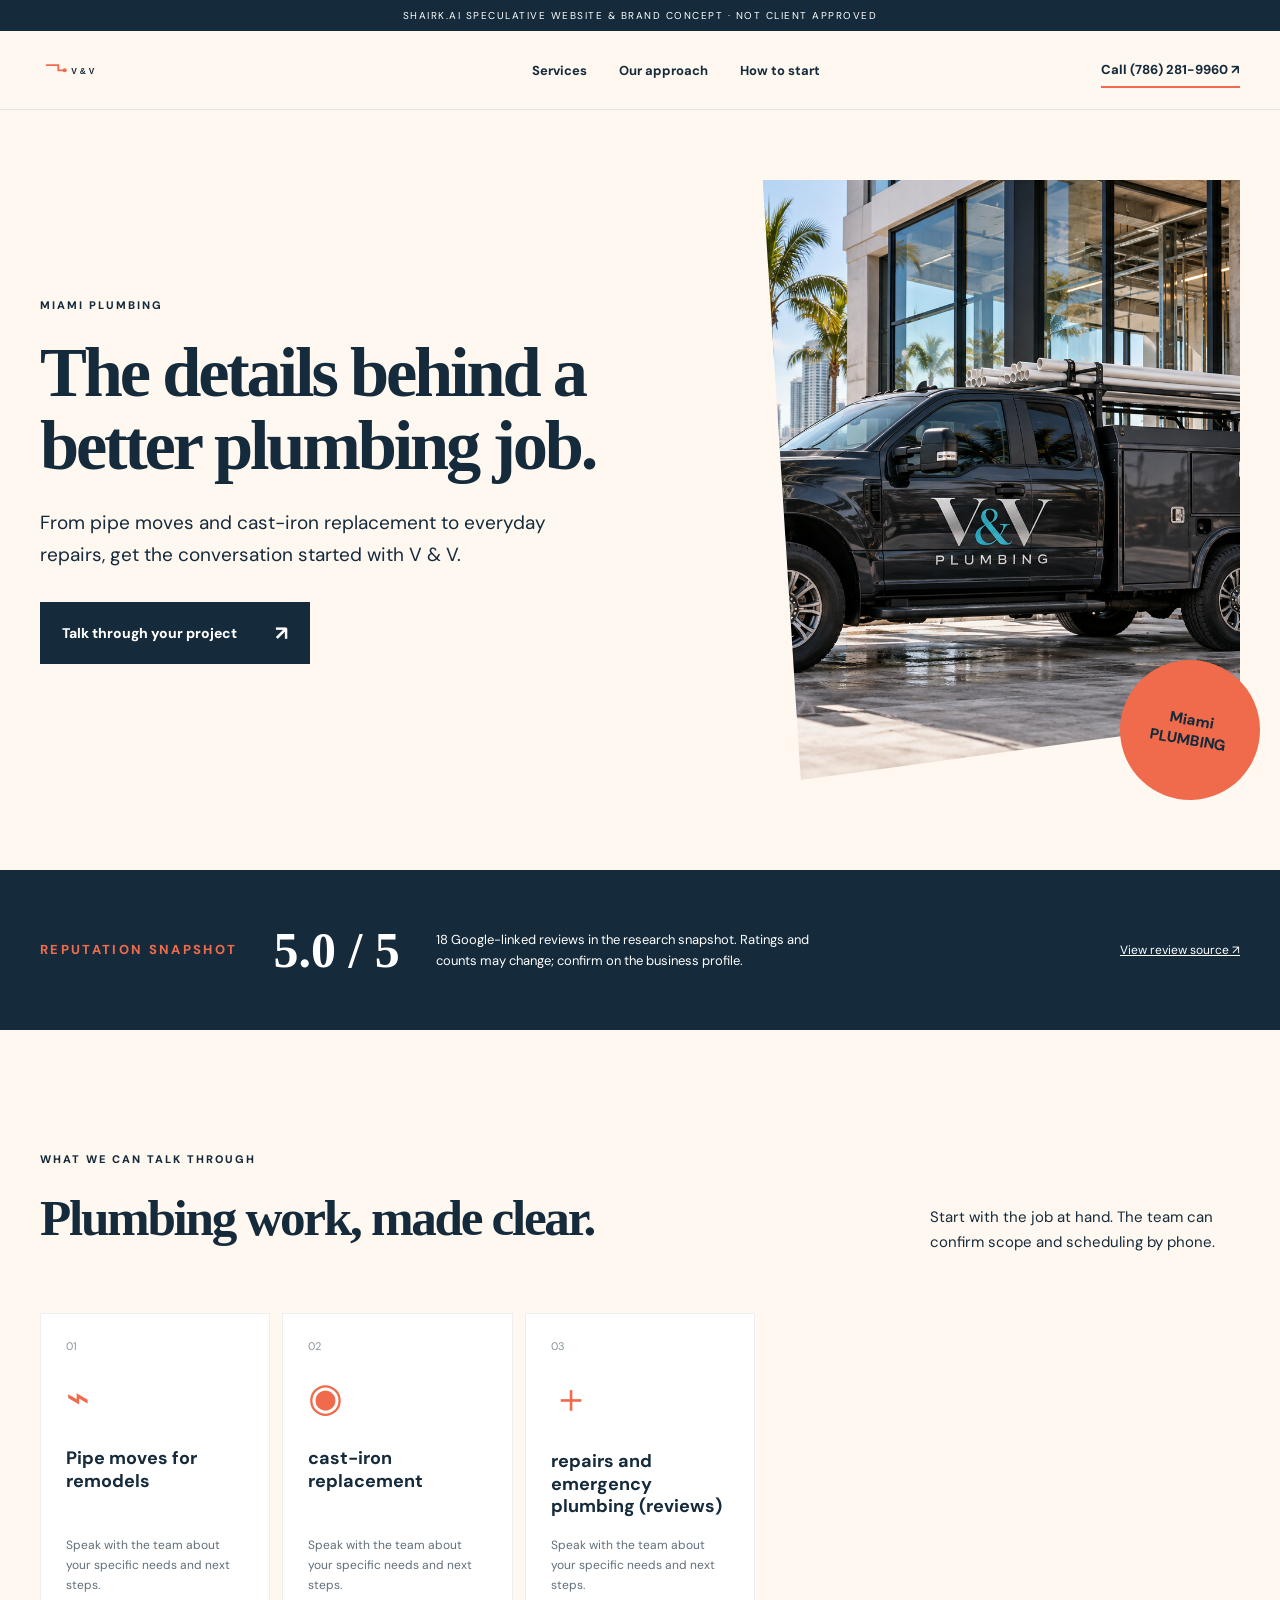
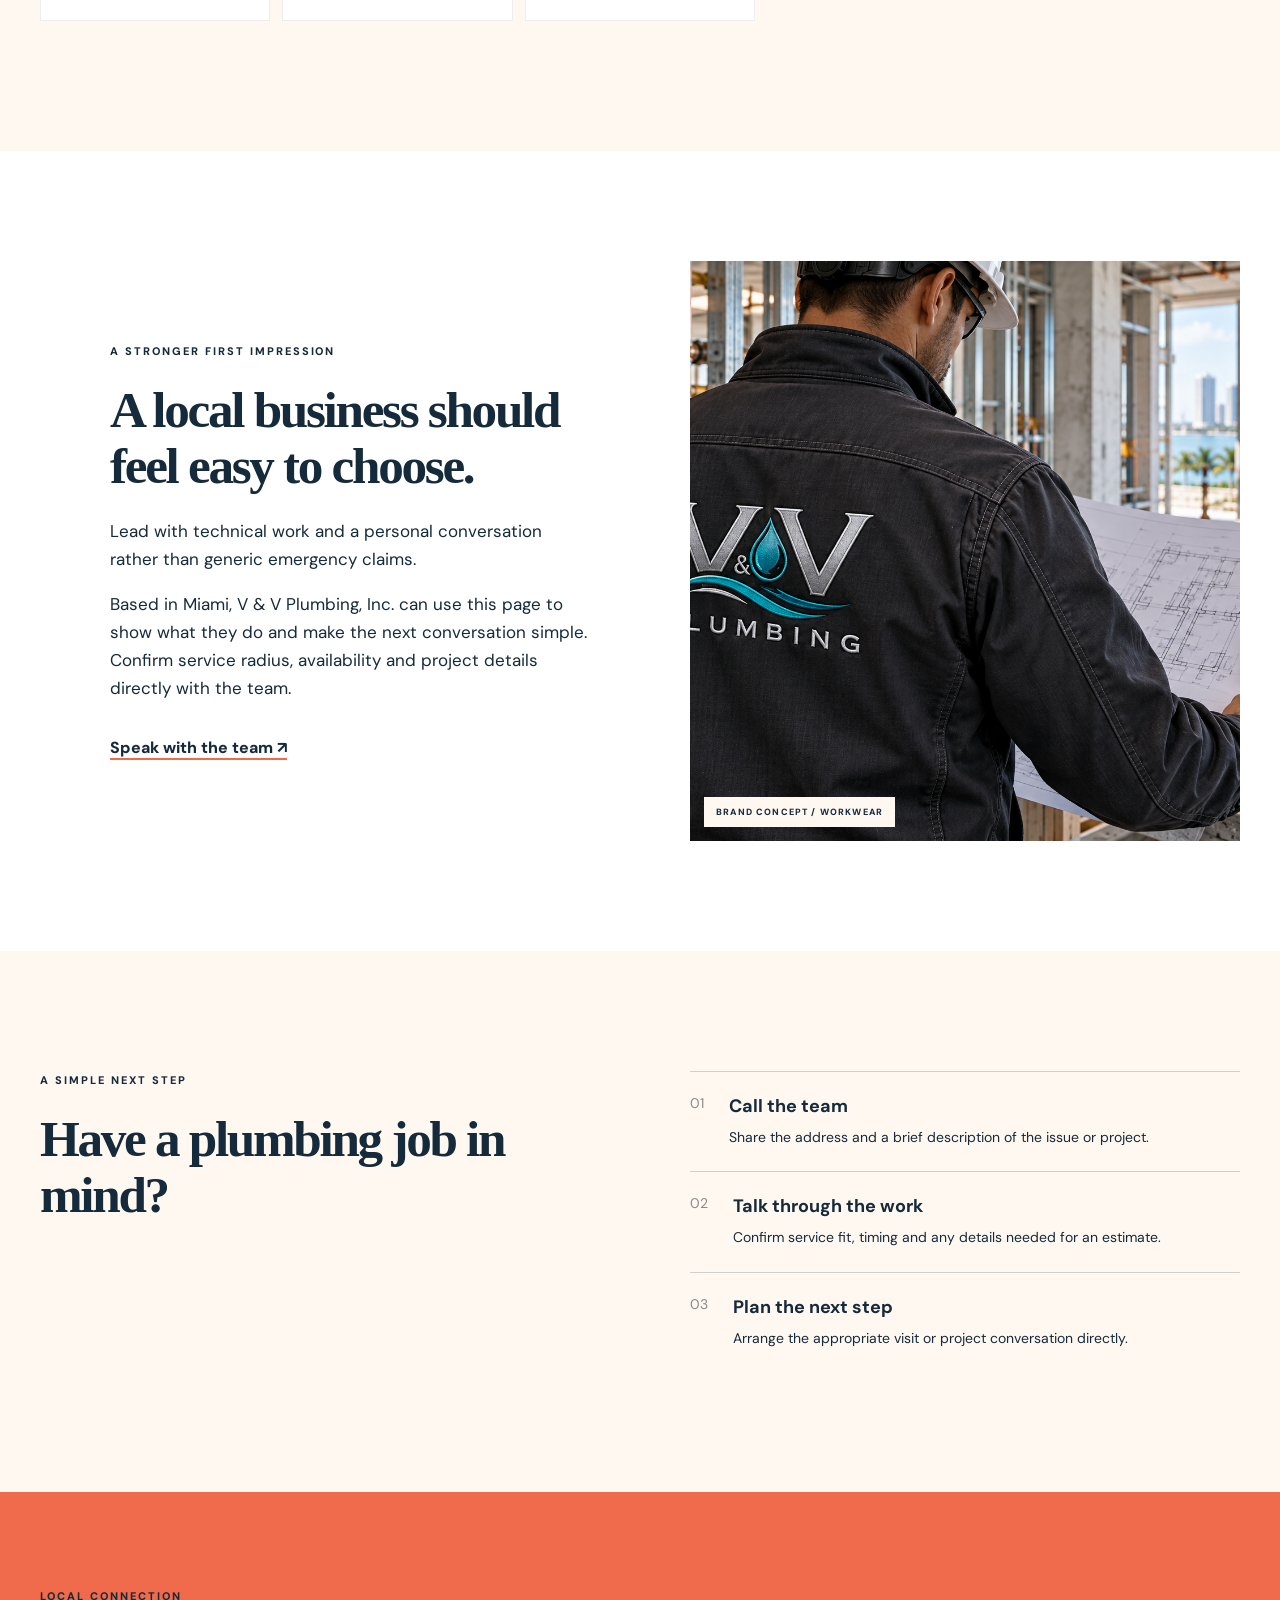
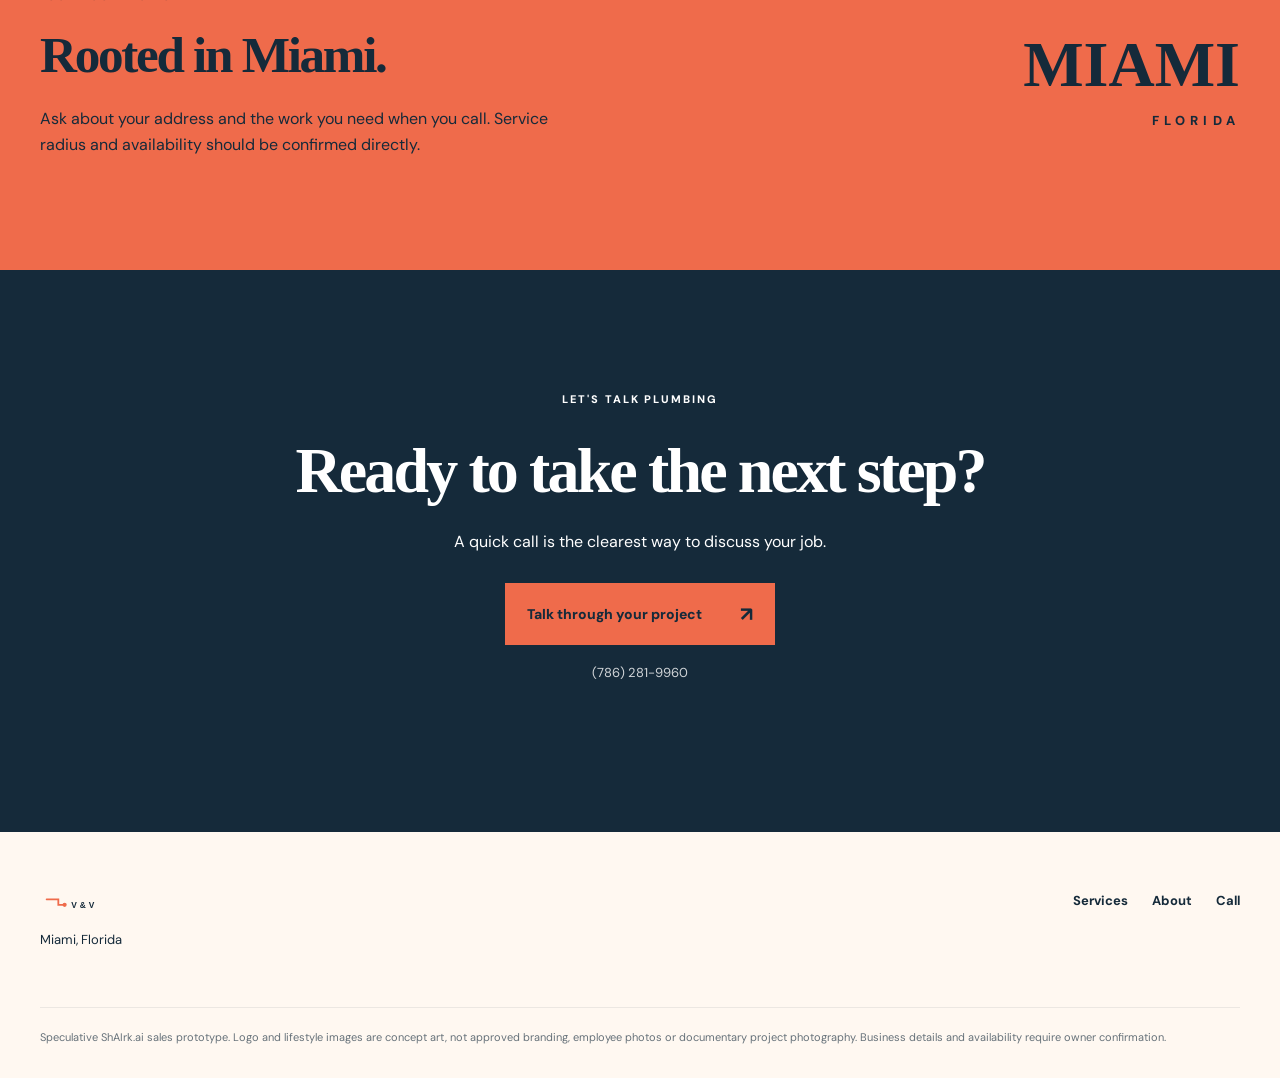
==== index.html @ b305efa0 "Build speculative landing page prototype" ====
<!doctype html><html lang="en"><head><meta charset="utf-8"><meta name="viewport" content="width=device-width,initial-scale=1"><meta name="theme-color" content="#152a3a"><meta name="description" content="Concept landing page for V &amp; V Plumbing, Inc.: explore plumbing services and call (786) 281-9960."><title>V &amp; V Plumbing, Inc. | Plumbing in Miami</title><link rel="icon" href="assets/favicon.svg" type="image/svg+xml"><link rel="stylesheet" href="styles.css"></head>
    <body class="style-2"><div class="concept-ribbon">SHAIRK.AI SPECULATIVE WEBSITE & BRAND CONCEPT · NOT CLIENT APPROVED</div><header class="site-header"><div class="wrap nav"><a class="brand" href="#top" aria-label="V &amp; V Plumbing, Inc. home"><img src="assets/logo-concept-a.svg" alt="V &amp; V Plumbing, Inc. concept logo"></a><nav aria-label="Main navigation"><a href="#services">Services</a><a href="#about">Our approach</a><a href="#process">How to start</a></nav><a class="nav-call" href="tel:+17862819960">Call (786) 281-9960 ↗</a></div></header><main id="top"><section class="hero wrap"><div class="hero-copy"><p class="eyebrow">MIAMI PLUMBING</p><h1>The details behind a better plumbing job.</h1><p class="lead">From pipe moves and cast-iron replacement to everyday repairs, get the conversation started with V &amp; V.</p><a class="button" href="tel:+17862819960">Talk through your project <span>↗</span></a></div><div class="hero-media framed"><img src="assets/brand-vehicle.png" alt="Speculative branded service vehicle concept" loading="eager"><div class="hero-stamp">Miami<br>PLUMBING</div></div></section><section class="review-band" aria-label="Reputation snapshot"><div class="wrap review-inner"><p class="eyebrow">REPUTATION SNAPSHOT</p><strong>5.0 / 5</strong><p>18 Google-linked reviews in the research snapshot. Ratings and counts may change; confirm on the business profile.</p><a href="https://reviews.birdeye.com/v-v-plumbing-inc-171255977427547" target="_blank" rel="noopener noreferrer">View review source ↗</a></div></section><section class="services wrap" id="services"><div class="section-heading"><div><p class="eyebrow">WHAT WE CAN TALK THROUGH</p><h2>Plumbing work, made clear.</h2></div><p>Start with the job at hand. The team can confirm scope and scheduling by phone.</p></div><div class="service-grid"><article class="service-card"><span class="service-index">01</span><span class="service-symbol" aria-hidden="true">⌁</span><h3>Pipe moves for remodels</h3><p>Speak with the team about your specific needs and next steps.</p></article><article class="service-card"><span class="service-index">02</span><span class="service-symbol" aria-hidden="true">◉</span><h3>cast-iron replacement</h3><p>Speak with the team about your specific needs and next steps.</p></article><article class="service-card"><span class="service-index">03</span><span class="service-symbol" aria-hidden="true">＋</span><h3>repairs and emergency plumbing (reviews)</h3><p>Speak with the team about your specific needs and next steps.</p></article></div></section>
    <section class="story alternate" id="about"><div class="wrap story-grid"><div class="story-media"><img src="assets/brand-workwear.png" alt="Speculative branded workwear concept" loading="lazy"><span class="caption">BRAND CONCEPT / WORKWEAR</span></div><div class="story-copy"><p class="eyebrow">A STRONGER FIRST IMPRESSION</p><h2>A local business should feel easy to choose.</h2><p>Lead with technical work and a personal conversation rather than generic emergency claims.</p><p>Based in Miami, V &amp; V Plumbing, Inc. can use this page to show what they do and make the next conversation simple. Confirm service radius, availability and project details directly with the team.</p><a class="text-link" href="tel:+17862819960">Speak with the team ↗</a></div></div></section>
    <section class="process wrap" id="process"><div><p class="eyebrow">A SIMPLE NEXT STEP</p><h2>Have a plumbing job in mind?</h2></div><ol><li><span>01</span><div><strong>Call the team</strong><p>Share the address and a brief description of the issue or project.</p></div></li><li><span>02</span><div><strong>Talk through the work</strong><p>Confirm service fit, timing and any details needed for an estimate.</p></div></li><li><span>03</span><div><strong>Plan the next step</strong><p>Arrange the appropriate visit or project conversation directly.</p></div></li></ol></section><section class="area" id="area"><div class="wrap area-inner"><div><p class="eyebrow">LOCAL CONNECTION</p><h2>Rooted in Miami.</h2><p>Ask about your address and the work you need when you call. Service radius and availability should be confirmed directly.</p></div><div class="area-mark">MIAMI<span>FLORIDA</span></div></div></section><section class="final-cta"><div class="wrap"><p class="eyebrow">LET'S TALK PLUMBING</p><h2>Ready to take the next step?</h2><p>A quick call is the clearest way to discuss your job.</p><a class="button" href="tel:+17862819960">Talk through your project <span>↗</span></a><p class="phone-print">(786) 281-9960</p></div></section></main><footer><div class="wrap footer-grid"><div><img src="assets/logo-concept-a.svg" alt="V &amp; V Plumbing, Inc. concept logo"><p>Miami, Florida</p></div><div><a href="#services">Services</a><a href="#about">About</a><a href="tel:+17862819960">Call</a></div></div><p class="disclaimer wrap">Speculative ShAIrk.ai sales prototype. Logo and lifestyle images are concept art, not approved branding, employee photos or documentary project photography. Business details and availability require owner confirmation.</p></footer><a class="mobile-call" href="tel:+17862819960">Talk through your project ↗</a></body></html>
---- styles.css ----
@import url('https://fonts.googleapis.com/css2?family=DM+Sans:wght@400;500;600;700;800&family=Manrope:wght@400;500;600;700;800&display=swap');
    :root{--ink:#152a3a;--accent:#ef6b4b;--paper:#fff8f1;--font-head:Trebuchet MS;--font-body:'DM Sans',Arial,sans-serif}*{box-sizing:border-box}html{scroll-behavior:smooth}body{margin:0;color:var(--ink);background:var(--paper);font-family:var(--font-body)}a{color:inherit;text-decoration:none}img{display:block;max-width:100%}.wrap{width:min(1200px,calc(100% - 48px));margin:auto}.concept-ribbon{background:var(--ink);color:white;text-align:center;font-size:10px;letter-spacing:.15em;padding:9px 15px}.site-header{background:var(--paper);border-bottom:1px solid rgba(20,40,50,.1);position:sticky;top:0;z-index:20;backdrop-filter:blur(16px)}.nav{display:flex;align-items:center;justify-content:space-between;gap:28px;min-height:78px}.brand img{width:210px;max-height:52px}nav{display:flex;gap:32px;font-size:13px;font-weight:700}nav a:hover,.text-link:hover{text-decoration:underline}.nav-call{font-size:13px;font-weight:800;border-bottom:2px solid var(--accent);padding:8px 0;white-space:nowrap}.eyebrow{font-size:11px;letter-spacing:.18em;font-weight:800;text-transform:uppercase;margin:0 0 22px}h1,h2,h3,p{margin-top:0}h1,h2{font-family:var(--font-head);letter-spacing:-.045em}h1{font-size:clamp(48px,5.5vw,86px);line-height:1.03;margin:0 0 26px}h2{font-size:clamp(38px,4vw,60px);line-height:1.08;margin:0 0 24px}h3{font-size:21px;line-height:1.25}p{line-height:1.65}.hero{display:grid;grid-template-columns:1fr 1fr;gap:clamp(40px,6vw,90px);align-items:center;min-height:690px;padding-top:70px;padding-bottom:90px}.hero-copy{max-width:600px}.hero-copy .lead{font-size:19px;max-width:540px;margin-bottom:32px}.button{display:inline-flex;align-items:center;justify-content:space-between;gap:38px;background:var(--ink);color:white;font-weight:800;font-size:14px;padding:18px 22px;min-width:245px;transition:transform .2s,background .2s}.button:hover{transform:translateY(-3px);background:#263e50}.button span{font-size:20px}.hero-media{position:relative;min-width:0}.hero-media img{width:100%;height:540px;object-fit:cover}.caption{position:absolute;bottom:14px;left:14px;background:var(--paper);padding:9px 12px;font-size:9px;letter-spacing:.13em;font-weight:800}.rating{display:flex;gap:16px;align-items:center;margin-top:46px;padding-top:25px;border-top:1px solid rgba(30,40,40,.2)}.rating strong{font-size:30px;white-space:nowrap}.rating span{font-size:12px;line-height:1.4}.hero-stamp{position:absolute;right:-20px;bottom:-20px;background:var(--accent);width:140px;height:140px;border-radius:50%;display:grid;place-content:center;text-align:center;font-size:15px;font-weight:800;transform:rotate(10deg)}.review-band{background:var(--ink);color:white}.review-inner{display:flex;align-items:center;gap:36px;min-height:160px}.review-inner .eyebrow{margin:0;min-width:160px;color:var(--accent)}.review-inner strong{font-size:50px;font-family:var(--font-head);white-space:nowrap}.review-inner p{font-size:13px;max-width:390px;margin:0}.review-inner a{font-size:12px;text-decoration:underline;margin-left:auto;white-space:nowrap}.services{padding-top:120px;padding-bottom:130px}.section-heading{display:flex;justify-content:space-between;align-items:end;gap:40px;margin-bottom:44px}.section-heading>p{max-width:310px;font-size:15px}.service-grid{display:grid;grid-template-columns:repeat(5,1fr);gap:12px}.service-card{background:white;min-height:265px;padding:25px;display:flex;flex-direction:column;border:1px solid rgba(20,40,50,.08)}.service-index{font-size:11px;opacity:.5}.service-symbol{font-size:40px;color:var(--accent);margin:18px 0 24px}.service-card h3{font-size:18px;flex:1}.service-card p{font-size:12px;margin:0;opacity:.68}.story{background:white;padding:110px 0}.story-grid{display:grid;grid-template-columns:1fr 1fr;align-items:center;gap:100px}.story-media{position:relative}.story-media img{width:100%;height:580px;object-fit:cover}.story-copy{max-width:480px}.story-copy p:not(.eyebrow){font-size:17px}.text-link{display:inline-block;border-bottom:2px solid var(--accent);font-weight:800;margin-top:18px}.process{display:grid;grid-template-columns:1fr 1fr;gap:100px;padding-top:120px;padding-bottom:120px}.process ol{padding:0;margin:0;list-style:none}.process li{display:flex;gap:25px;padding:22px 0;border-top:1px solid rgba(20,40,50,.2)}.process li span{color:#8b8b8b;font-size:14px}.process li strong{font-size:18px}.process li p{font-size:14px;margin:8px 0 0}.area{background:var(--accent);padding:95px 0}.area-inner{display:flex;justify-content:space-between;align-items:center;gap:50px}.area-inner>div:first-child{max-width:540px}.area-mark{font-family:var(--font-head);font-size:clamp(35px,5vw,78px);font-weight:bold;line-height:1;text-align:right}.area-mark span{display:block;font:800 13px var(--font-body);letter-spacing:.4em;margin-top:15px}.final-cta{background:var(--ink);color:white;text-align:center;padding:120px 0}.final-cta h2{font-size:clamp(45px,5vw,75px)}.final-cta p{margin-bottom:28px}.final-cta .button{background:var(--accent);color:var(--ink)}.phone-print{font-size:13px;margin-top:17px;opacity:.8}footer{background:var(--paper);padding:60px 0 32px}.footer-grid{display:flex;justify-content:space-between;align-items:start}.footer-grid img{width:210px}.footer-grid p{font-size:13px;margin:12px 0}.footer-grid>div:last-child{display:flex;gap:24px;font-size:13px;font-weight:700}.disclaimer{border-top:1px solid rgba(20,40,50,.12);padding-top:20px;margin-top:45px;font-size:11px;opacity:.65}.mobile-call{display:none}
    .style-0 .hero-media img,.style-5 .hero-media img{border-radius:48% 48% 4px 4px}.style-1{background:#eaf6f5}.style-1 .hero{grid-template-columns:1.08fr .92fr}.style-1 .hero-media img{border-radius:4px 120px 4px 4px}.style-2 .hero{grid-template-columns:1.15fr .85fr}.style-2 .hero-media img{height:600px;clip-path:polygon(0 0,100% 0,100% 90%,8% 100%)}.style-3 .hero{background:var(--ink);color:white;width:100%;padding-left:max(24px,calc((100vw - 1200px)/2));padding-right:max(24px,calc((100vw - 1200px)/2))}.style-3 .hero .button{background:var(--accent);color:var(--ink)}.style-3 .hero-media img{border:14px solid white;transform:rotate(2deg)}.style-4 .hero-media img{border-radius:220px 220px 0 0}.style-4 .hero{grid-template-columns:.9fr 1.1fr}.style-5 .hero{grid-template-columns:1.05fr .95fr}.style-5 .hero-media img{border-radius:50% 50% 0 0}.style-6 .hero-media img{border-radius:50% 50% 8px 8px}.style-6 .services{background:var(--ink);color:white;width:100%;padding-left:max(24px,calc((100vw - 1200px)/2));padding-right:max(24px,calc((100vw - 1200px)/2))}.style-6 .service-card{color:var(--ink)}.style-7 .hero{grid-template-columns:1fr 1.1fr}.style-7 .hero-media img{border-radius:14px;box-shadow:20px 20px 0 var(--accent)}.style-8 .hero{background:var(--accent);width:100%;padding-left:max(24px,calc((100vw - 1200px)/2));padding-right:max(24px,calc((100vw - 1200px)/2))}.style-8 .hero-media img{border-radius:50%}.style-9 .hero-media img{border-radius:180px 180px 18px 18px}.style-9 .hero{grid-template-columns:1fr .85fr}.alternate .story-grid{direction:rtl}.alternate .story-grid>*{direction:ltr}.process-alt{grid-template-columns:.8fr 1.2fr}.process-alt li{background:white;margin-bottom:8px;padding:24px;border:0}
    @media(max-width:950px){nav{display:none}.service-grid{grid-template-columns:repeat(3,1fr)}.story-grid{gap:50px}.review-inner{flex-wrap:wrap;padding:28px 0;gap:16px}.review-inner a{margin-left:0}}
    @media(max-width:700px){.wrap{width:min(100% - 32px,560px)}.concept-ribbon{font-size:8px}.nav{min-height:68px}.brand img{width:150px}.nav-call{display:none}.hero,.style-1 .hero,.style-2 .hero,.style-3 .hero,.style-4 .hero,.style-5 .hero,.style-7 .hero,.style-8 .hero,.style-9 .hero{display:flex;flex-direction:column;align-items:stretch;gap:34px;min-height:0;padding-top:45px;padding-bottom:55px}.hero .hero-media{order:2}.hero .hero-copy{order:1}.hero-media img,.style-2 .hero-media img{height:350px}h1{font-size:clamp(42px,11vw,66px)}h2{font-size:38px}.hero-copy .lead{font-size:16px}.rating{margin-top:30px}.review-inner{display:grid;grid-template-columns:1fr 1fr}.review-inner .eyebrow{grid-column:span 2}.review-inner strong{font-size:40px}.review-inner p{font-size:11px}.review-inner a{grid-column:span 2}.services{padding-top:75px;padding-bottom:80px}.section-heading{display:block}.service-grid{grid-template-columns:1fr 1fr}.service-card{min-height:220px;padding:18px}.service-card h3{font-size:16px}.service-card p{font-size:11px}.story{padding:75px 0}.story-grid,.process{display:flex;flex-direction:column;gap:35px}.story-media img{height:360px}.process{padding-top:80px;padding-bottom:80px}.process ol{width:100%}.area{padding:65px 0}.area-inner{display:block}.area-mark{text-align:left;margin-top:40px}.final-cta{padding:85px 0}.footer-grid{display:block}.footer-grid>div:last-child{margin-top:25px}.mobile-call{display:block;position:fixed;bottom:0;left:0;width:100%;padding:17px;text-align:center;background:var(--accent);color:var(--ink);font-size:14px;font-weight:800;z-index:30;box-shadow:0 -4px 24px #0002}footer{padding-bottom:100px}}
    @media(max-width:420px){.service-grid{grid-template-columns:1fr}.service-card{min-height:170px}.hero-media img{height:290px}.hero-stamp{width:100px;height:100px;font-size:11px;right:0}}
    @media(prefers-reduced-motion:reduce){html{scroll-behavior:auto}.button{transition:none}}
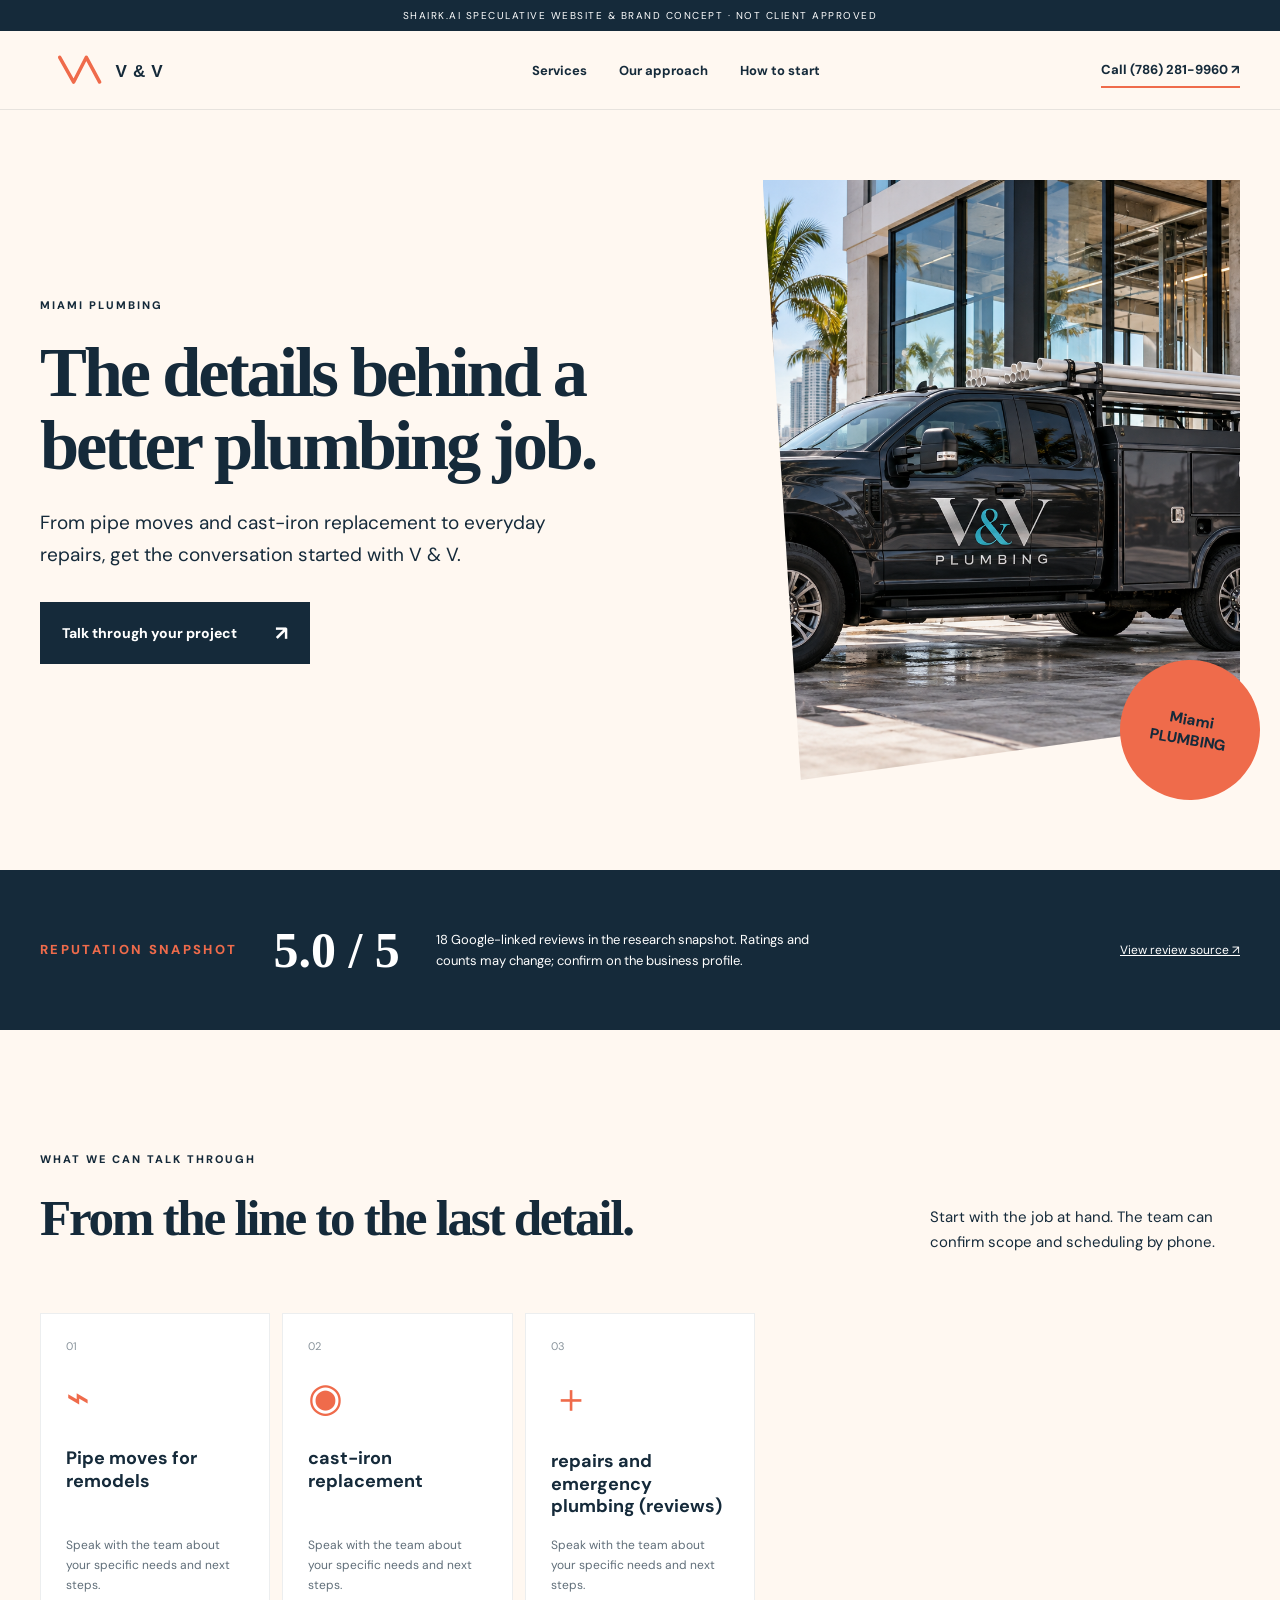
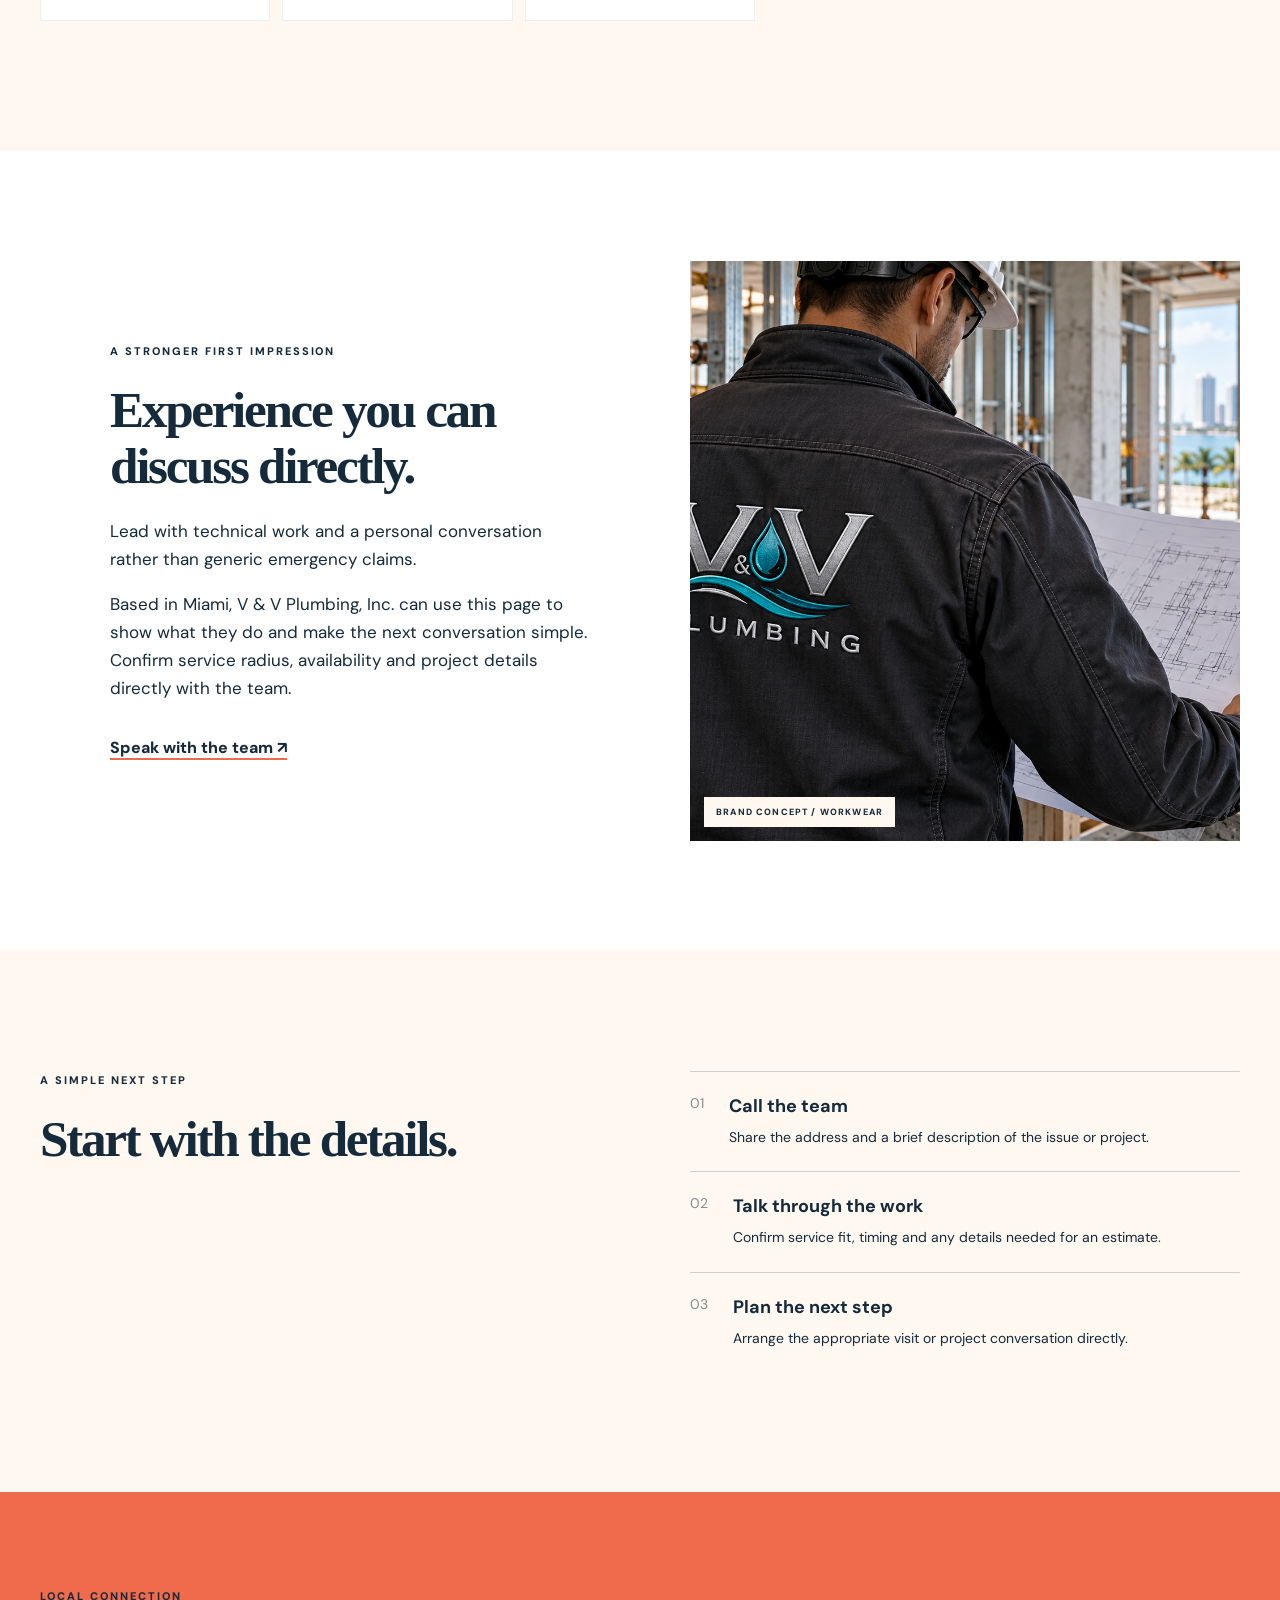
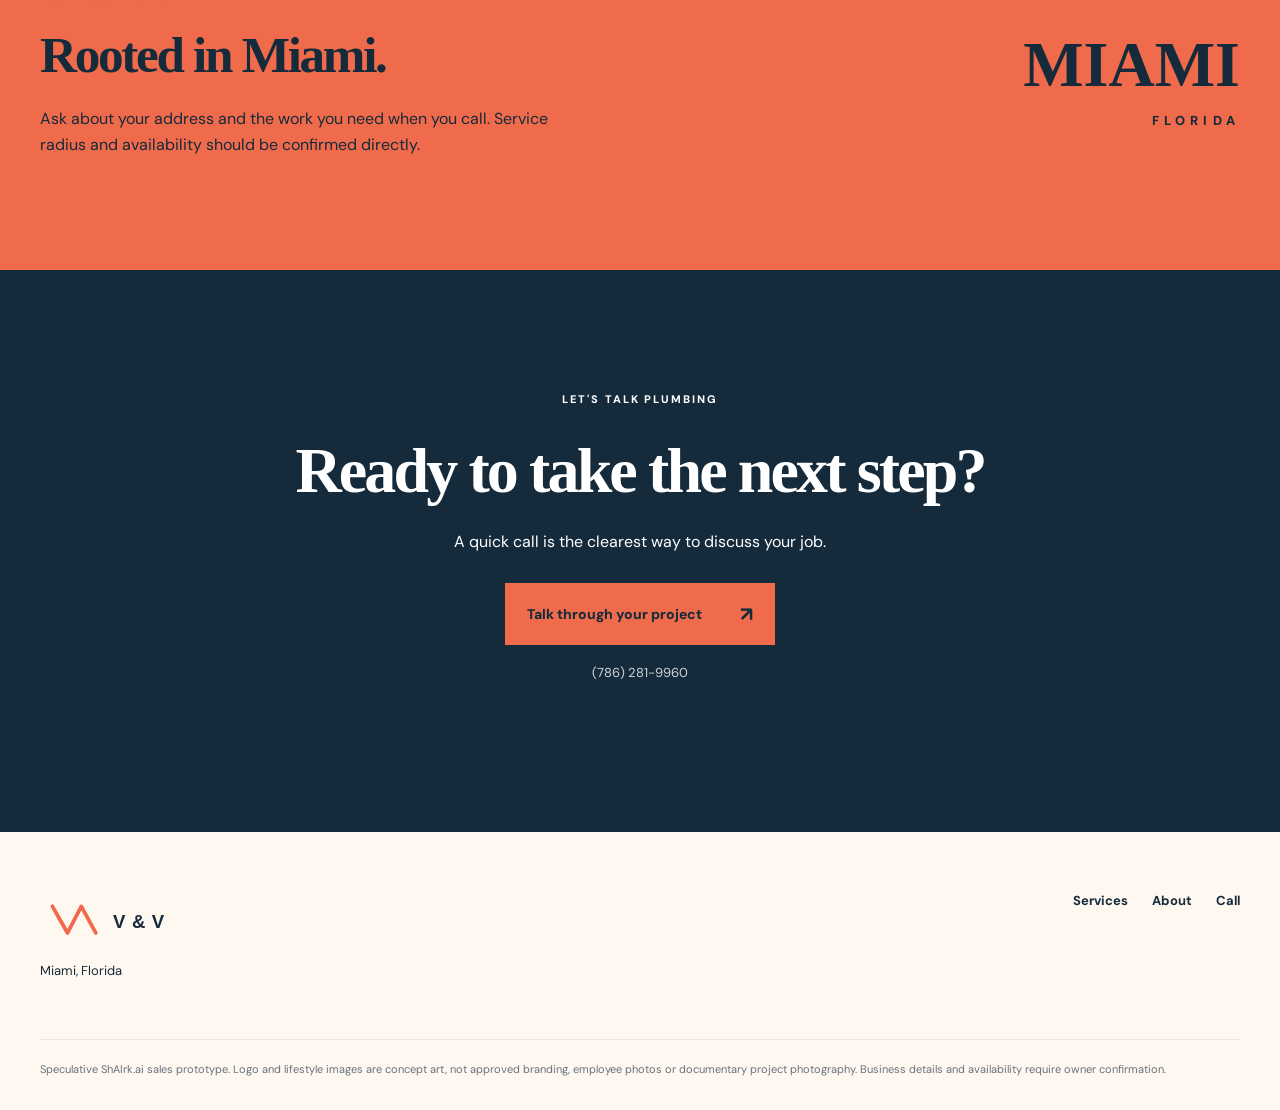
==== commit da131b24: "Polish brand directions and add logo review" ====
--- a/index.html
+++ b/index.html
@@ -1,4 +1,4 @@
 <!doctype html><html lang="en"><head><meta charset="utf-8"><meta name="viewport" content="width=device-width,initial-scale=1"><meta name="theme-color" content="#152a3a"><meta name="description" content="Concept landing page for V &amp; V Plumbing, Inc.: explore plumbing services and call (786) 281-9960."><title>V &amp; V Plumbing, Inc. | Plumbing in Miami</title><link rel="icon" href="assets/favicon.svg" type="image/svg+xml"><link rel="stylesheet" href="styles.css"></head>
-    <body class="style-2"><div class="concept-ribbon">SHAIRK.AI SPECULATIVE WEBSITE & BRAND CONCEPT · NOT CLIENT APPROVED</div><header class="site-header"><div class="wrap nav"><a class="brand" href="#top" aria-label="V &amp; V Plumbing, Inc. home"><img src="assets/logo-concept-a.svg" alt="V &amp; V Plumbing, Inc. concept logo"></a><nav aria-label="Main navigation"><a href="#services">Services</a><a href="#about">Our approach</a><a href="#process">How to start</a></nav><a class="nav-call" href="tel:+17862819960">Call (786) 281-9960 ↗</a></div></header><main id="top"><section class="hero wrap"><div class="hero-copy"><p class="eyebrow">MIAMI PLUMBING</p><h1>The details behind a better plumbing job.</h1><p class="lead">From pipe moves and cast-iron replacement to everyday repairs, get the conversation started with V &amp; V.</p><a class="button" href="tel:+17862819960">Talk through your project <span>↗</span></a></div><div class="hero-media framed"><img src="assets/brand-vehicle.png" alt="Speculative branded service vehicle concept" loading="eager"><div class="hero-stamp">Miami<br>PLUMBING</div></div></section><section class="review-band" aria-label="Reputation snapshot"><div class="wrap review-inner"><p class="eyebrow">REPUTATION SNAPSHOT</p><strong>5.0 / 5</strong><p>18 Google-linked reviews in the research snapshot. Ratings and counts may change; confirm on the business profile.</p><a href="https://reviews.birdeye.com/v-v-plumbing-inc-171255977427547" target="_blank" rel="noopener noreferrer">View review source ↗</a></div></section><section class="services wrap" id="services"><div class="section-heading"><div><p class="eyebrow">WHAT WE CAN TALK THROUGH</p><h2>Plumbing work, made clear.</h2></div><p>Start with the job at hand. The team can confirm scope and scheduling by phone.</p></div><div class="service-grid"><article class="service-card"><span class="service-index">01</span><span class="service-symbol" aria-hidden="true">⌁</span><h3>Pipe moves for remodels</h3><p>Speak with the team about your specific needs and next steps.</p></article><article class="service-card"><span class="service-index">02</span><span class="service-symbol" aria-hidden="true">◉</span><h3>cast-iron replacement</h3><p>Speak with the team about your specific needs and next steps.</p></article><article class="service-card"><span class="service-index">03</span><span class="service-symbol" aria-hidden="true">＋</span><h3>repairs and emergency plumbing (reviews)</h3><p>Speak with the team about your specific needs and next steps.</p></article></div></section>
-    <section class="story alternate" id="about"><div class="wrap story-grid"><div class="story-media"><img src="assets/brand-workwear.png" alt="Speculative branded workwear concept" loading="lazy"><span class="caption">BRAND CONCEPT / WORKWEAR</span></div><div class="story-copy"><p class="eyebrow">A STRONGER FIRST IMPRESSION</p><h2>A local business should feel easy to choose.</h2><p>Lead with technical work and a personal conversation rather than generic emergency claims.</p><p>Based in Miami, V &amp; V Plumbing, Inc. can use this page to show what they do and make the next conversation simple. Confirm service radius, availability and project details directly with the team.</p><a class="text-link" href="tel:+17862819960">Speak with the team ↗</a></div></div></section>
-    <section class="process wrap" id="process"><div><p class="eyebrow">A SIMPLE NEXT STEP</p><h2>Have a plumbing job in mind?</h2></div><ol><li><span>01</span><div><strong>Call the team</strong><p>Share the address and a brief description of the issue or project.</p></div></li><li><span>02</span><div><strong>Talk through the work</strong><p>Confirm service fit, timing and any details needed for an estimate.</p></div></li><li><span>03</span><div><strong>Plan the next step</strong><p>Arrange the appropriate visit or project conversation directly.</p></div></li></ol></section><section class="area" id="area"><div class="wrap area-inner"><div><p class="eyebrow">LOCAL CONNECTION</p><h2>Rooted in Miami.</h2><p>Ask about your address and the work you need when you call. Service radius and availability should be confirmed directly.</p></div><div class="area-mark">MIAMI<span>FLORIDA</span></div></div></section><section class="final-cta"><div class="wrap"><p class="eyebrow">LET'S TALK PLUMBING</p><h2>Ready to take the next step?</h2><p>A quick call is the clearest way to discuss your job.</p><a class="button" href="tel:+17862819960">Talk through your project <span>↗</span></a><p class="phone-print">(786) 281-9960</p></div></section></main><footer><div class="wrap footer-grid"><div><img src="assets/logo-concept-a.svg" alt="V &amp; V Plumbing, Inc. concept logo"><p>Miami, Florida</p></div><div><a href="#services">Services</a><a href="#about">About</a><a href="tel:+17862819960">Call</a></div></div><p class="disclaimer wrap">Speculative ShAIrk.ai sales prototype. Logo and lifestyle images are concept art, not approved branding, employee photos or documentary project photography. Business details and availability require owner confirmation.</p></footer><a class="mobile-call" href="tel:+17862819960">Talk through your project ↗</a></body></html>+    <body class="style-2"><div class="concept-ribbon">SHAIRK.AI SPECULATIVE WEBSITE & BRAND CONCEPT · NOT CLIENT APPROVED</div><header class="site-header"><div class="wrap nav"><a class="brand" href="#top" aria-label="V &amp; V Plumbing, Inc. home"><img src="assets/logo-concept-a.svg" alt="V &amp; V Plumbing, Inc. concept logo"></a><nav aria-label="Main navigation"><a href="#services">Services</a><a href="#about">Our approach</a><a href="#process">How to start</a></nav><a class="nav-call" href="tel:+17862819960">Call (786) 281-9960 ↗</a></div></header><main id="top"><section class="hero wrap"><div class="hero-copy"><p class="eyebrow">MIAMI PLUMBING</p><h1>The details behind a better plumbing job.</h1><p class="lead">From pipe moves and cast-iron replacement to everyday repairs, get the conversation started with V &amp; V.</p><a class="button" href="tel:+17862819960">Talk through your project <span>↗</span></a></div><div class="hero-media framed"><img src="assets/brand-vehicle.png" alt="Speculative branded service vehicle concept" loading="eager"><div class="hero-stamp">Miami<br>PLUMBING</div></div></section><section class="review-band" aria-label="Reputation snapshot"><div class="wrap review-inner"><p class="eyebrow">REPUTATION SNAPSHOT</p><strong>5.0 / 5</strong><p>18 Google-linked reviews in the research snapshot. Ratings and counts may change; confirm on the business profile.</p><a href="https://reviews.birdeye.com/v-v-plumbing-inc-171255977427547" target="_blank" rel="noopener noreferrer">View review source ↗</a></div></section><section class="services wrap" id="services"><div class="section-heading"><div><p class="eyebrow">WHAT WE CAN TALK THROUGH</p><h2>From the line to the last detail.</h2></div><p>Start with the job at hand. The team can confirm scope and scheduling by phone.</p></div><div class="service-grid"><article class="service-card"><span class="service-index">01</span><span class="service-symbol" aria-hidden="true">⌁</span><h3>Pipe moves for remodels</h3><p>Speak with the team about your specific needs and next steps.</p></article><article class="service-card"><span class="service-index">02</span><span class="service-symbol" aria-hidden="true">◉</span><h3>cast-iron replacement</h3><p>Speak with the team about your specific needs and next steps.</p></article><article class="service-card"><span class="service-index">03</span><span class="service-symbol" aria-hidden="true">＋</span><h3>repairs and emergency plumbing (reviews)</h3><p>Speak with the team about your specific needs and next steps.</p></article></div></section>
+    <section class="story alternate" id="about"><div class="wrap story-grid"><div class="story-media"><img src="assets/brand-workwear.png" alt="Speculative branded workwear concept" loading="lazy"><span class="caption">BRAND CONCEPT / WORKWEAR</span></div><div class="story-copy"><p class="eyebrow">A STRONGER FIRST IMPRESSION</p><h2>Experience you can discuss directly.</h2><p>Lead with technical work and a personal conversation rather than generic emergency claims.</p><p>Based in Miami, V &amp; V Plumbing, Inc. can use this page to show what they do and make the next conversation simple. Confirm service radius, availability and project details directly with the team.</p><a class="text-link" href="tel:+17862819960">Speak with the team ↗</a></div></div></section>
+    <section class="process wrap" id="process"><div><p class="eyebrow">A SIMPLE NEXT STEP</p><h2>Start with the details.</h2></div><ol><li><span>01</span><div><strong>Call the team</strong><p>Share the address and a brief description of the issue or project.</p></div></li><li><span>02</span><div><strong>Talk through the work</strong><p>Confirm service fit, timing and any details needed for an estimate.</p></div></li><li><span>03</span><div><strong>Plan the next step</strong><p>Arrange the appropriate visit or project conversation directly.</p></div></li></ol></section><section class="area" id="area"><div class="wrap area-inner"><div><p class="eyebrow">LOCAL CONNECTION</p><h2>Rooted in Miami.</h2><p>Ask about your address and the work you need when you call. Service radius and availability should be confirmed directly.</p></div><div class="area-mark">MIAMI<span>FLORIDA</span></div></div></section><section class="final-cta"><div class="wrap"><p class="eyebrow">LET'S TALK PLUMBING</p><h2>Ready to take the next step?</h2><p>A quick call is the clearest way to discuss your job.</p><a class="button" href="tel:+17862819960">Talk through your project <span>↗</span></a><p class="phone-print">(786) 281-9960</p></div></section></main><footer><div class="wrap footer-grid"><div><img src="assets/logo-concept-a.svg" alt="V &amp; V Plumbing, Inc. concept logo"><p>Miami, Florida</p></div><div><a href="#services">Services</a><a href="#about">About</a><a href="tel:+17862819960">Call</a></div></div><p class="disclaimer wrap">Speculative ShAIrk.ai sales prototype. Logo and lifestyle images are concept art, not approved branding, employee photos or documentary project photography. Business details and availability require owner confirmation.</p></footer><a class="mobile-call" href="tel:+17862819960">Talk through your project ↗</a></body></html>
